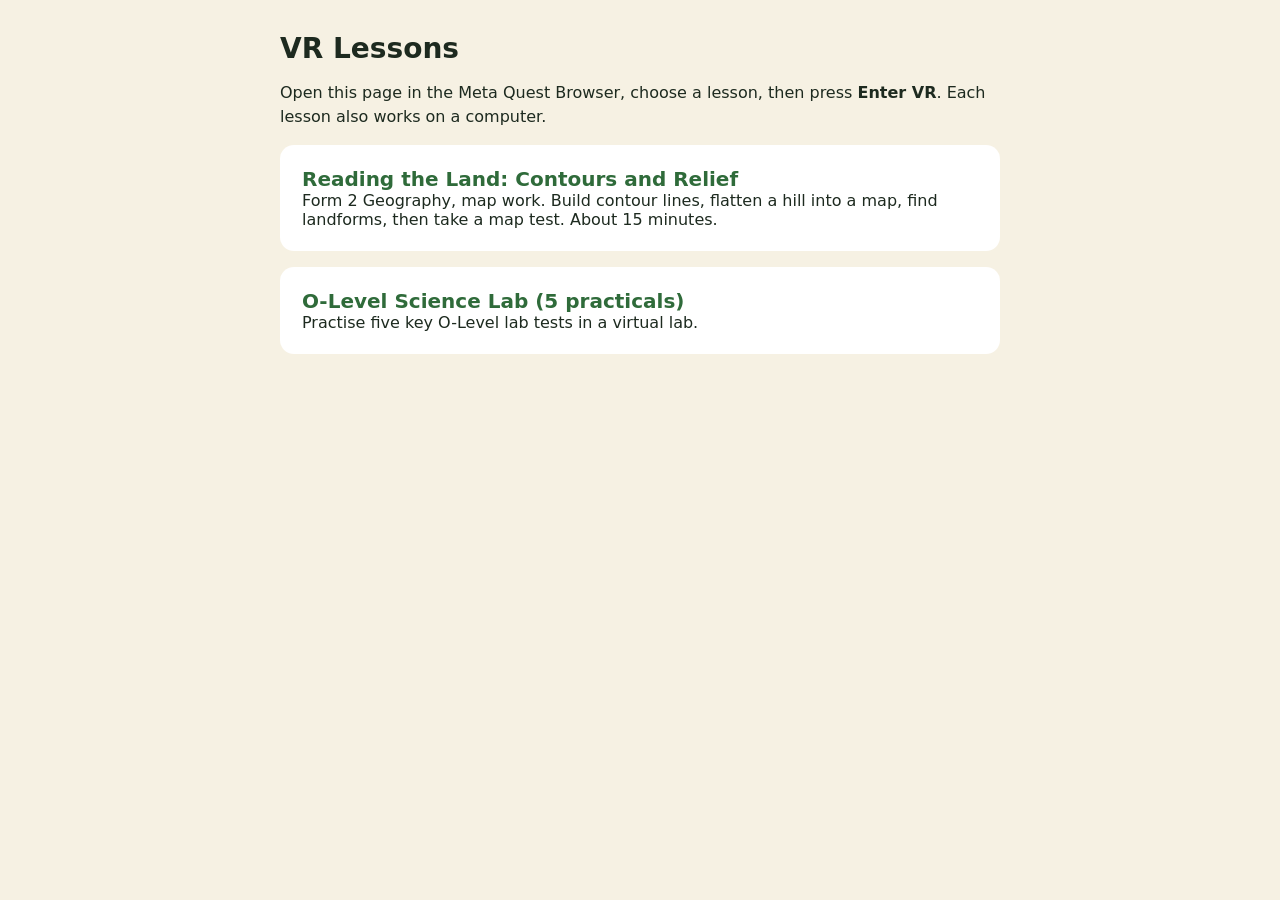
==== index.html @ 37a239b0 "Add Form 2 geography VR lesson: contours and relief Static WebXR lesson for the Meta Quest Browser i" ====
<!doctype html>
<html lang="en">
<head>
<meta charset="utf-8">
<meta name="viewport" content="width=device-width, initial-scale=1">
<title>VR Lessons</title>
<style>
  :root { --bg:#f6f1e3; --ink:#1d2a1f; --card:#ffffff; --accent:#2f6b3a; }
  @media (prefers-color-scheme: dark) { :root { --bg:#111a14; --ink:#eef2ea; --card:#1c2a20; --accent:#6fbf7c; } }
  body { margin:0; background:var(--bg); color:var(--ink); font-family:system-ui, sans-serif; }
  main { max-width:720px; margin:0 auto; padding:32px 16px; }
  h1 { font-size:28px; margin:0 0 8px; }
  p { line-height:1.5; }
  a.card { display:block; background:var(--card); color:inherit; text-decoration:none; border-radius:14px; padding:20px; margin:16px 0; border:2px solid transparent; }
  a.card:hover, a.card:focus { border-color:var(--accent); }
  a.card b { font-size:20px; color:var(--accent); }
</style>
</head>
<body>
<main>
  <h1>VR Lessons</h1>
  <p>Open this page in the Meta Quest Browser, choose a lesson, then press <b>Enter VR</b>. Each lesson also works on a computer.</p>
  <a class="card" href="./geography-contours/"><b>Reading the Land: Contours and Relief</b><br>Form 2 Geography, map work. Build contour lines, flatten a hill into a map, find landforms, then take a map test. About 15 minutes.</a>
  <a class="card" href="./science-lab/"><b>O-Level Science Lab (5 practicals)</b><br>Practise five key O-Level lab tests in a virtual lab.</a>
</main>
</body>
</html>
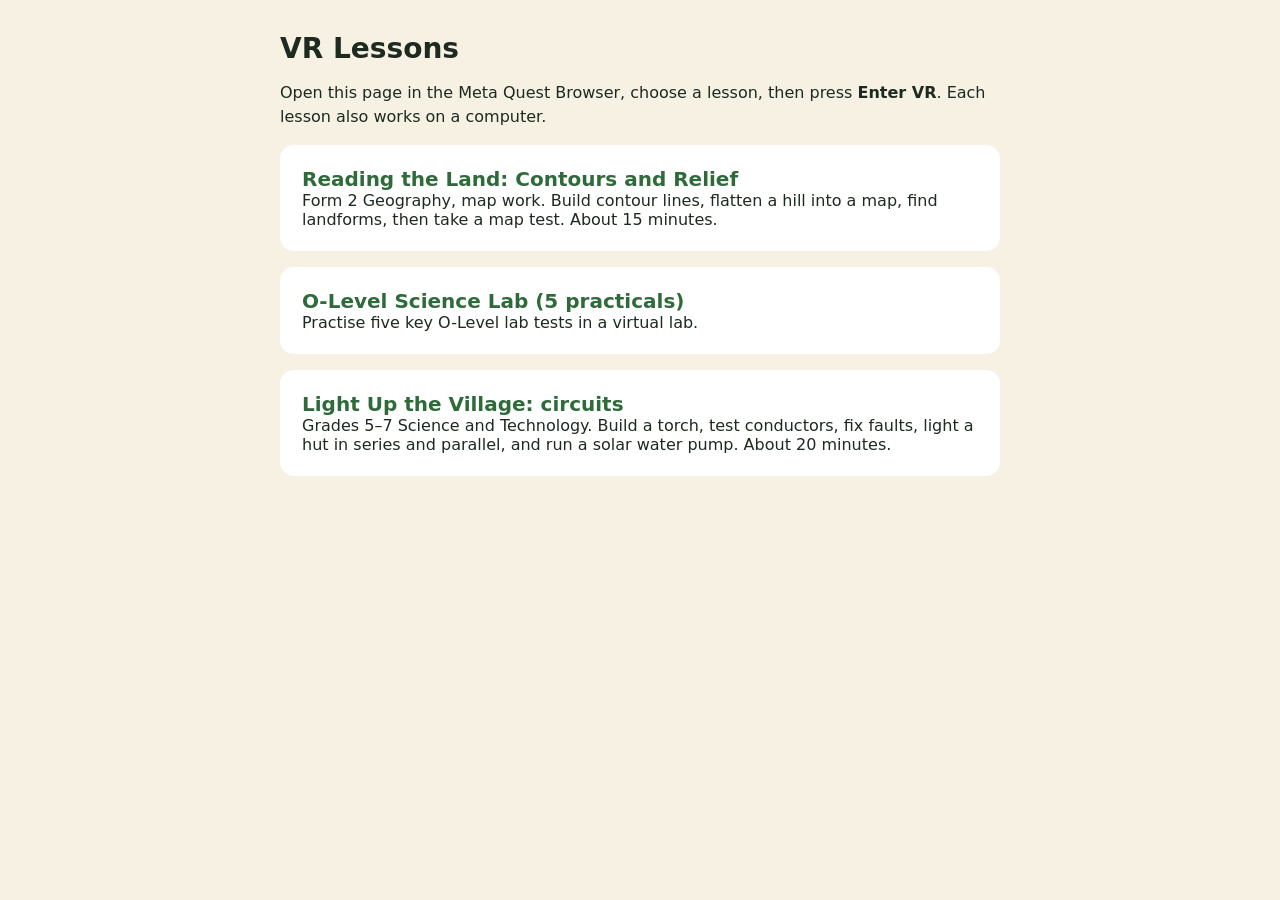
==== commit be39949d: "Add Grades 5-7 circuits game: Light Up the Village Five WebXR missions on one workbench for ZIMSEC p" ====
--- a/index.html
+++ b/index.html
@@ -22,6 +22,7 @@
   <p>Open this page in the Meta Quest Browser, choose a lesson, then press <b>Enter VR</b>. Each lesson also works on a computer.</p>
   <a class="card" href="./geography-contours/"><b>Reading the Land: Contours and Relief</b><br>Form 2 Geography, map work. Build contour lines, flatten a hill into a map, find landforms, then take a map test. About 15 minutes.</a>
   <a class="card" href="./science-lab/"><b>O-Level Science Lab (5 practicals)</b><br>Practise five key O-Level lab tests in a virtual lab.</a>
+  <a class="card" href="./primary-circuits/"><b>Light Up the Village: circuits</b><br>Grades 5–7 Science and Technology. Build a torch, test conductors, fix faults, light a hut in series and parallel, and run a solar water pump. About 20 minutes.</a>
 </main>
 </body>
 </html>
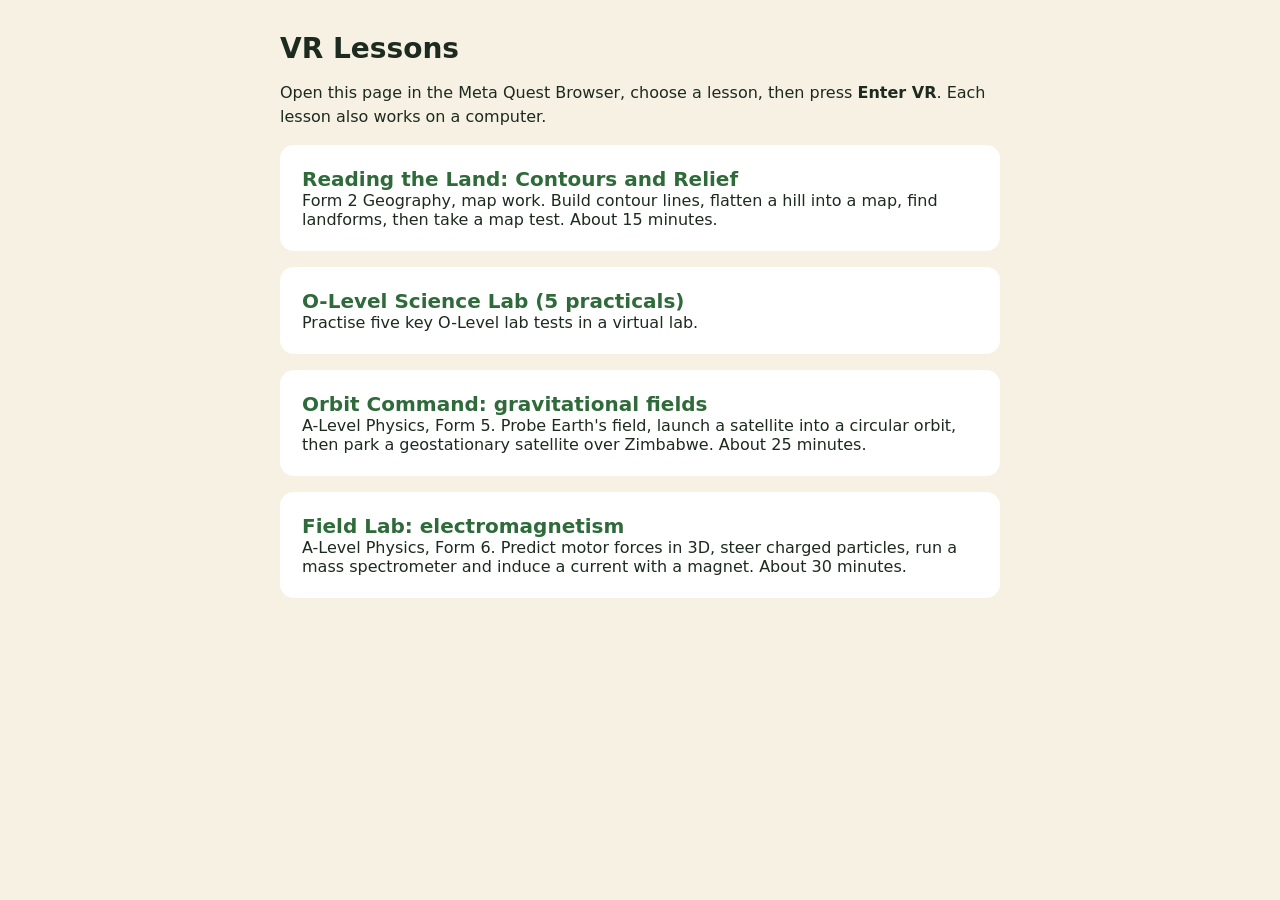
==== commit c220d162: "Add A-Level Physics VR games: Orbit Command (Form 5) and Field Lab (Form 6) Orbit Command: gravitati" ====
--- a/index.html
+++ b/index.html
@@ -22,7 +22,8 @@
   <p>Open this page in the Meta Quest Browser, choose a lesson, then press <b>Enter VR</b>. Each lesson also works on a computer.</p>
   <a class="card" href="./geography-contours/"><b>Reading the Land: Contours and Relief</b><br>Form 2 Geography, map work. Build contour lines, flatten a hill into a map, find landforms, then take a map test. About 15 minutes.</a>
   <a class="card" href="./science-lab/"><b>O-Level Science Lab (5 practicals)</b><br>Practise five key O-Level lab tests in a virtual lab.</a>
-  <a class="card" href="./primary-circuits/"><b>Light Up the Village: circuits</b><br>Grades 5–7 Science and Technology. Build a torch, test conductors, fix faults, light a hut in series and parallel, and run a solar water pump. About 20 minutes.</a>
+  <a class="card" href="./physics-orbits/"><b>Orbit Command: gravitational fields</b><br>A-Level Physics, Form 5. Probe Earth's field, launch a satellite into a circular orbit, then park a geostationary satellite over Zimbabwe. About 25 minutes.</a>
+  <a class="card" href="./physics-fields/"><b>Field Lab: electromagnetism</b><br>A-Level Physics, Form 6. Predict motor forces in 3D, steer charged particles, run a mass spectrometer and induce a current with a magnet. About 30 minutes.</a>
 </main>
 </body>
 </html>
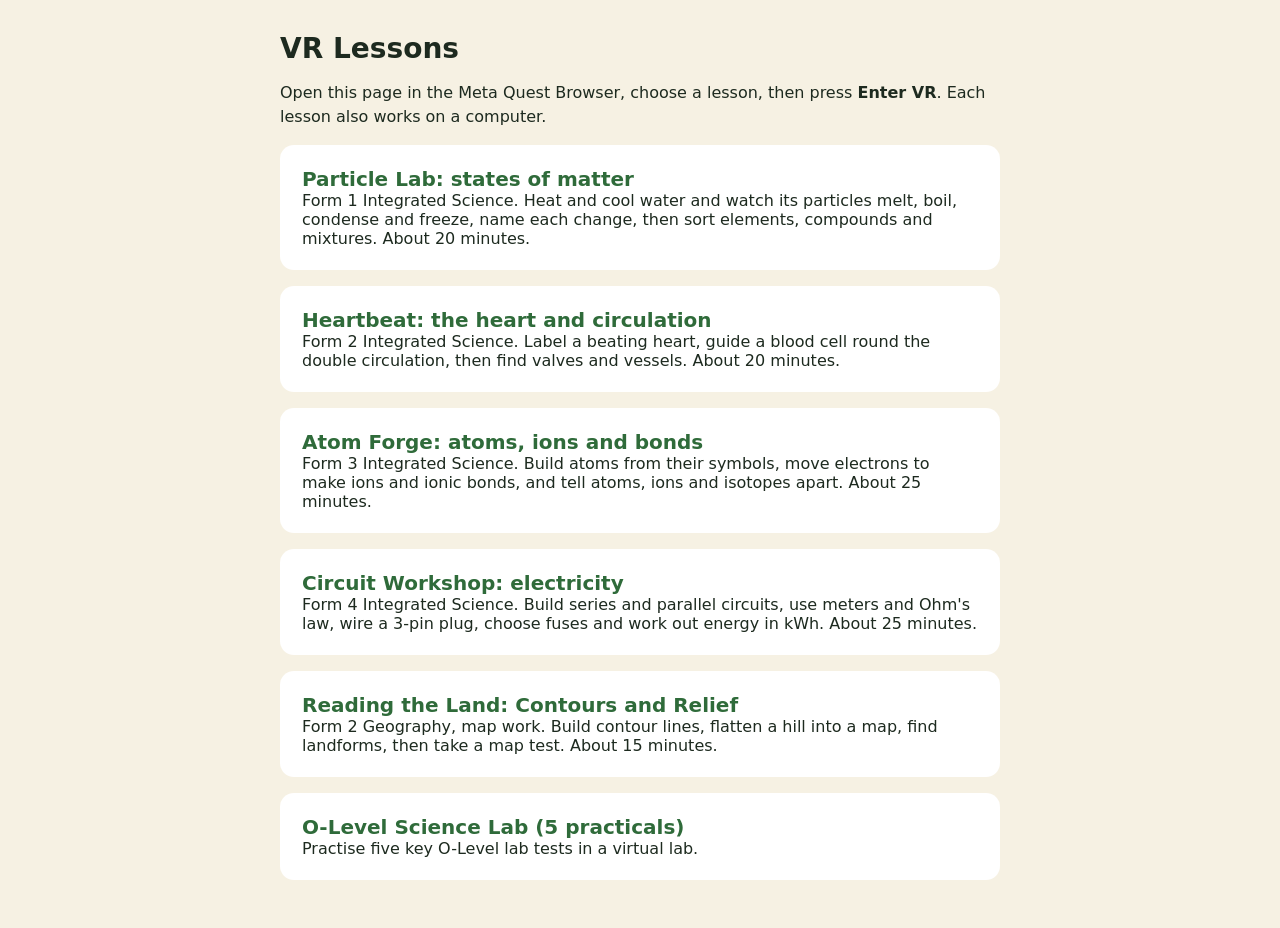
==== commit ba346eef: "Add Forms 1-4 Integrated Science VR games Four WebXR games (hands, controllers and desktop), one per" ====
--- a/index.html
+++ b/index.html
@@ -20,10 +20,12 @@
 <main>
   <h1>VR Lessons</h1>
   <p>Open this page in the Meta Quest Browser, choose a lesson, then press <b>Enter VR</b>. Each lesson also works on a computer.</p>
+  <a class="card" href="./form1-particles/"><b>Particle Lab: states of matter</b><br>Form 1 Integrated Science. Heat and cool water and watch its particles melt, boil, condense and freeze, name each change, then sort elements, compounds and mixtures. About 20 minutes.</a>
+  <a class="card" href="./form2-heart/"><b>Heartbeat: the heart and circulation</b><br>Form 2 Integrated Science. Label a beating heart, guide a blood cell round the double circulation, then find valves and vessels. About 20 minutes.</a>
+  <a class="card" href="./form3-atoms/"><b>Atom Forge: atoms, ions and bonds</b><br>Form 3 Integrated Science. Build atoms from their symbols, move electrons to make ions and ionic bonds, and tell atoms, ions and isotopes apart. About 25 minutes.</a>
+  <a class="card" href="./form4-circuits/"><b>Circuit Workshop: electricity</b><br>Form 4 Integrated Science. Build series and parallel circuits, use meters and Ohm's law, wire a 3-pin plug, choose fuses and work out energy in kWh. About 25 minutes.</a>
   <a class="card" href="./geography-contours/"><b>Reading the Land: Contours and Relief</b><br>Form 2 Geography, map work. Build contour lines, flatten a hill into a map, find landforms, then take a map test. About 15 minutes.</a>
   <a class="card" href="./science-lab/"><b>O-Level Science Lab (5 practicals)</b><br>Practise five key O-Level lab tests in a virtual lab.</a>
-  <a class="card" href="./physics-orbits/"><b>Orbit Command: gravitational fields</b><br>A-Level Physics, Form 5. Probe Earth's field, launch a satellite into a circular orbit, then park a geostationary satellite over Zimbabwe. About 25 minutes.</a>
-  <a class="card" href="./physics-fields/"><b>Field Lab: electromagnetism</b><br>A-Level Physics, Form 6. Predict motor forces in 3D, steer charged particles, run a mass spectrometer and induce a current with a magnet. About 30 minutes.</a>
 </main>
 </body>
 </html>
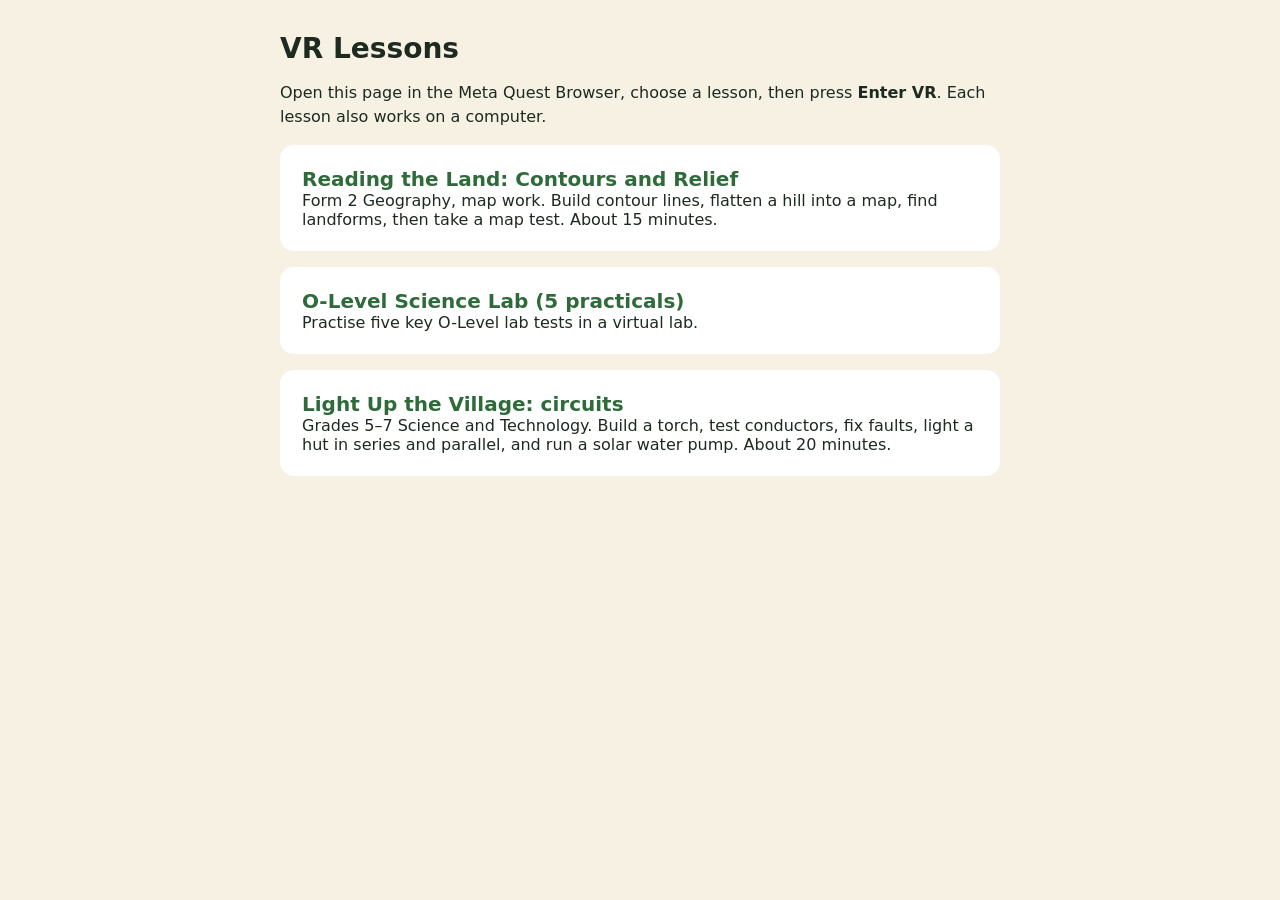
==== commit 15709761: "Merge PR #2: Grades 5–7 circuits game (Light Up the Village) Add Grades 5–7 circuits game: Light Up " ====
--- a/index.html
+++ b/index.html
@@ -20,12 +20,9 @@
 <main>
   <h1>VR Lessons</h1>
   <p>Open this page in the Meta Quest Browser, choose a lesson, then press <b>Enter VR</b>. Each lesson also works on a computer.</p>
-  <a class="card" href="./form1-particles/"><b>Particle Lab: states of matter</b><br>Form 1 Integrated Science. Heat and cool water and watch its particles melt, boil, condense and freeze, name each change, then sort elements, compounds and mixtures. About 20 minutes.</a>
-  <a class="card" href="./form2-heart/"><b>Heartbeat: the heart and circulation</b><br>Form 2 Integrated Science. Label a beating heart, guide a blood cell round the double circulation, then find valves and vessels. About 20 minutes.</a>
-  <a class="card" href="./form3-atoms/"><b>Atom Forge: atoms, ions and bonds</b><br>Form 3 Integrated Science. Build atoms from their symbols, move electrons to make ions and ionic bonds, and tell atoms, ions and isotopes apart. About 25 minutes.</a>
-  <a class="card" href="./form4-circuits/"><b>Circuit Workshop: electricity</b><br>Form 4 Integrated Science. Build series and parallel circuits, use meters and Ohm's law, wire a 3-pin plug, choose fuses and work out energy in kWh. About 25 minutes.</a>
   <a class="card" href="./geography-contours/"><b>Reading the Land: Contours and Relief</b><br>Form 2 Geography, map work. Build contour lines, flatten a hill into a map, find landforms, then take a map test. About 15 minutes.</a>
   <a class="card" href="./science-lab/"><b>O-Level Science Lab (5 practicals)</b><br>Practise five key O-Level lab tests in a virtual lab.</a>
+  <a class="card" href="./primary-circuits/"><b>Light Up the Village: circuits</b><br>Grades 5–7 Science and Technology. Build a torch, test conductors, fix faults, light a hut in series and parallel, and run a solar water pump. About 20 minutes.</a>
 </main>
 </body>
 </html>
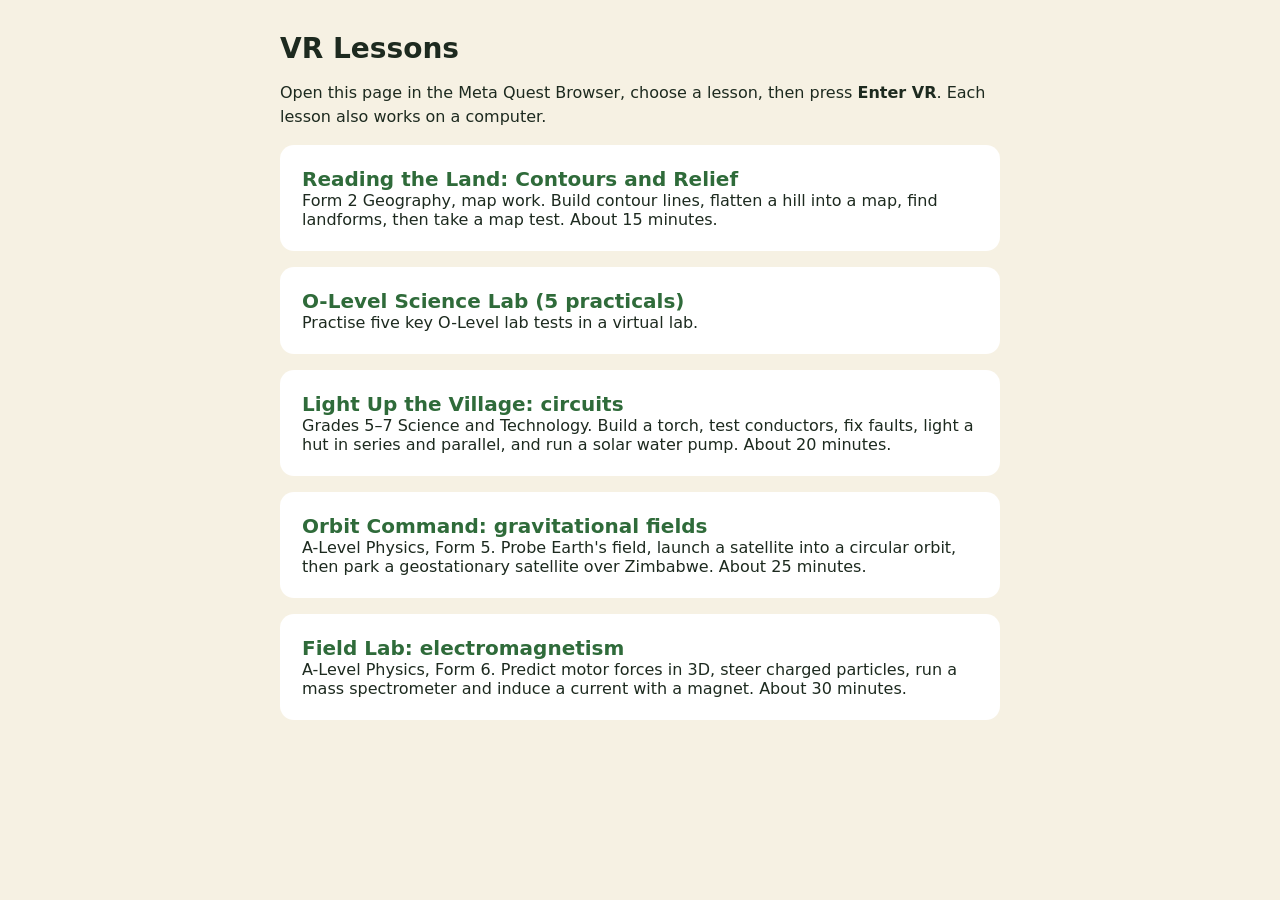
==== commit 0c06f2cf: "Merge main (primary-circuits card) into a-level-physics; keep all index cards Co-Authored-By: Claude" ====
--- a/index.html
+++ b/index.html
@@ -23,6 +23,8 @@
   <a class="card" href="./geography-contours/"><b>Reading the Land: Contours and Relief</b><br>Form 2 Geography, map work. Build contour lines, flatten a hill into a map, find landforms, then take a map test. About 15 minutes.</a>
   <a class="card" href="./science-lab/"><b>O-Level Science Lab (5 practicals)</b><br>Practise five key O-Level lab tests in a virtual lab.</a>
   <a class="card" href="./primary-circuits/"><b>Light Up the Village: circuits</b><br>Grades 5–7 Science and Technology. Build a torch, test conductors, fix faults, light a hut in series and parallel, and run a solar water pump. About 20 minutes.</a>
+  <a class="card" href="./physics-orbits/"><b>Orbit Command: gravitational fields</b><br>A-Level Physics, Form 5. Probe Earth's field, launch a satellite into a circular orbit, then park a geostationary satellite over Zimbabwe. About 25 minutes.</a>
+  <a class="card" href="./physics-fields/"><b>Field Lab: electromagnetism</b><br>A-Level Physics, Form 6. Predict motor forces in 3D, steer charged particles, run a mass spectrometer and induce a current with a magnet. About 30 minutes.</a>
 </main>
 </body>
 </html>
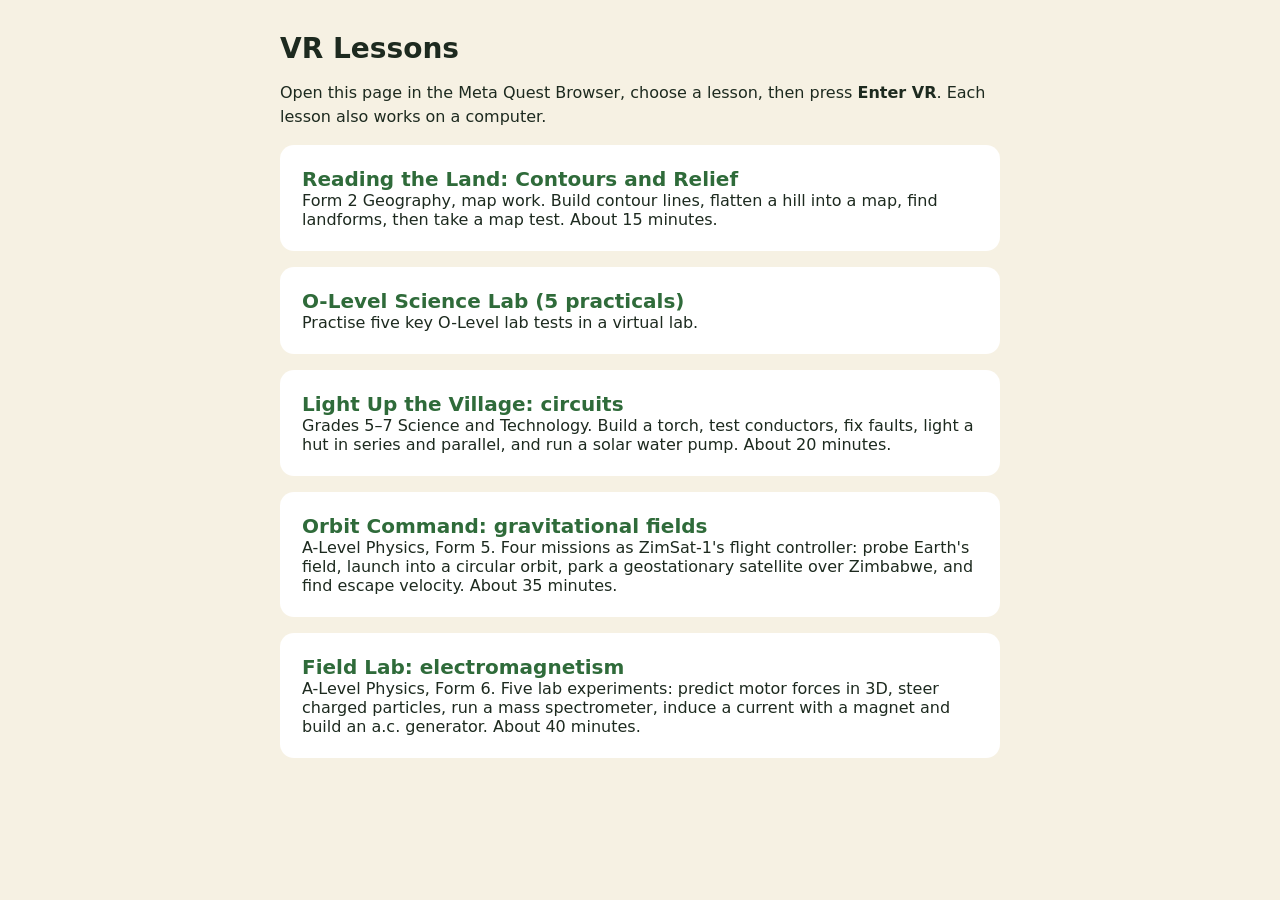
==== commit 456dbe5e: "Upgrade Orbit Command and Field Lab: new visuals, richer controls, new missions Orbit Command: NASA " ====
--- a/index.html
+++ b/index.html
@@ -23,8 +23,8 @@
   <a class="card" href="./geography-contours/"><b>Reading the Land: Contours and Relief</b><br>Form 2 Geography, map work. Build contour lines, flatten a hill into a map, find landforms, then take a map test. About 15 minutes.</a>
   <a class="card" href="./science-lab/"><b>O-Level Science Lab (5 practicals)</b><br>Practise five key O-Level lab tests in a virtual lab.</a>
   <a class="card" href="./primary-circuits/"><b>Light Up the Village: circuits</b><br>Grades 5–7 Science and Technology. Build a torch, test conductors, fix faults, light a hut in series and parallel, and run a solar water pump. About 20 minutes.</a>
-  <a class="card" href="./physics-orbits/"><b>Orbit Command: gravitational fields</b><br>A-Level Physics, Form 5. Probe Earth's field, launch a satellite into a circular orbit, then park a geostationary satellite over Zimbabwe. About 25 minutes.</a>
-  <a class="card" href="./physics-fields/"><b>Field Lab: electromagnetism</b><br>A-Level Physics, Form 6. Predict motor forces in 3D, steer charged particles, run a mass spectrometer and induce a current with a magnet. About 30 minutes.</a>
+  <a class="card" href="./physics-orbits/"><b>Orbit Command: gravitational fields</b><br>A-Level Physics, Form 5. Four missions as ZimSat-1's flight controller: probe Earth's field, launch into a circular orbit, park a geostationary satellite over Zimbabwe, and find escape velocity. About 35 minutes.</a>
+  <a class="card" href="./physics-fields/"><b>Field Lab: electromagnetism</b><br>A-Level Physics, Form 6. Five lab experiments: predict motor forces in 3D, steer charged particles, run a mass spectrometer, induce a current with a magnet and build an a.c. generator. About 40 minutes.</a>
 </main>
 </body>
 </html>
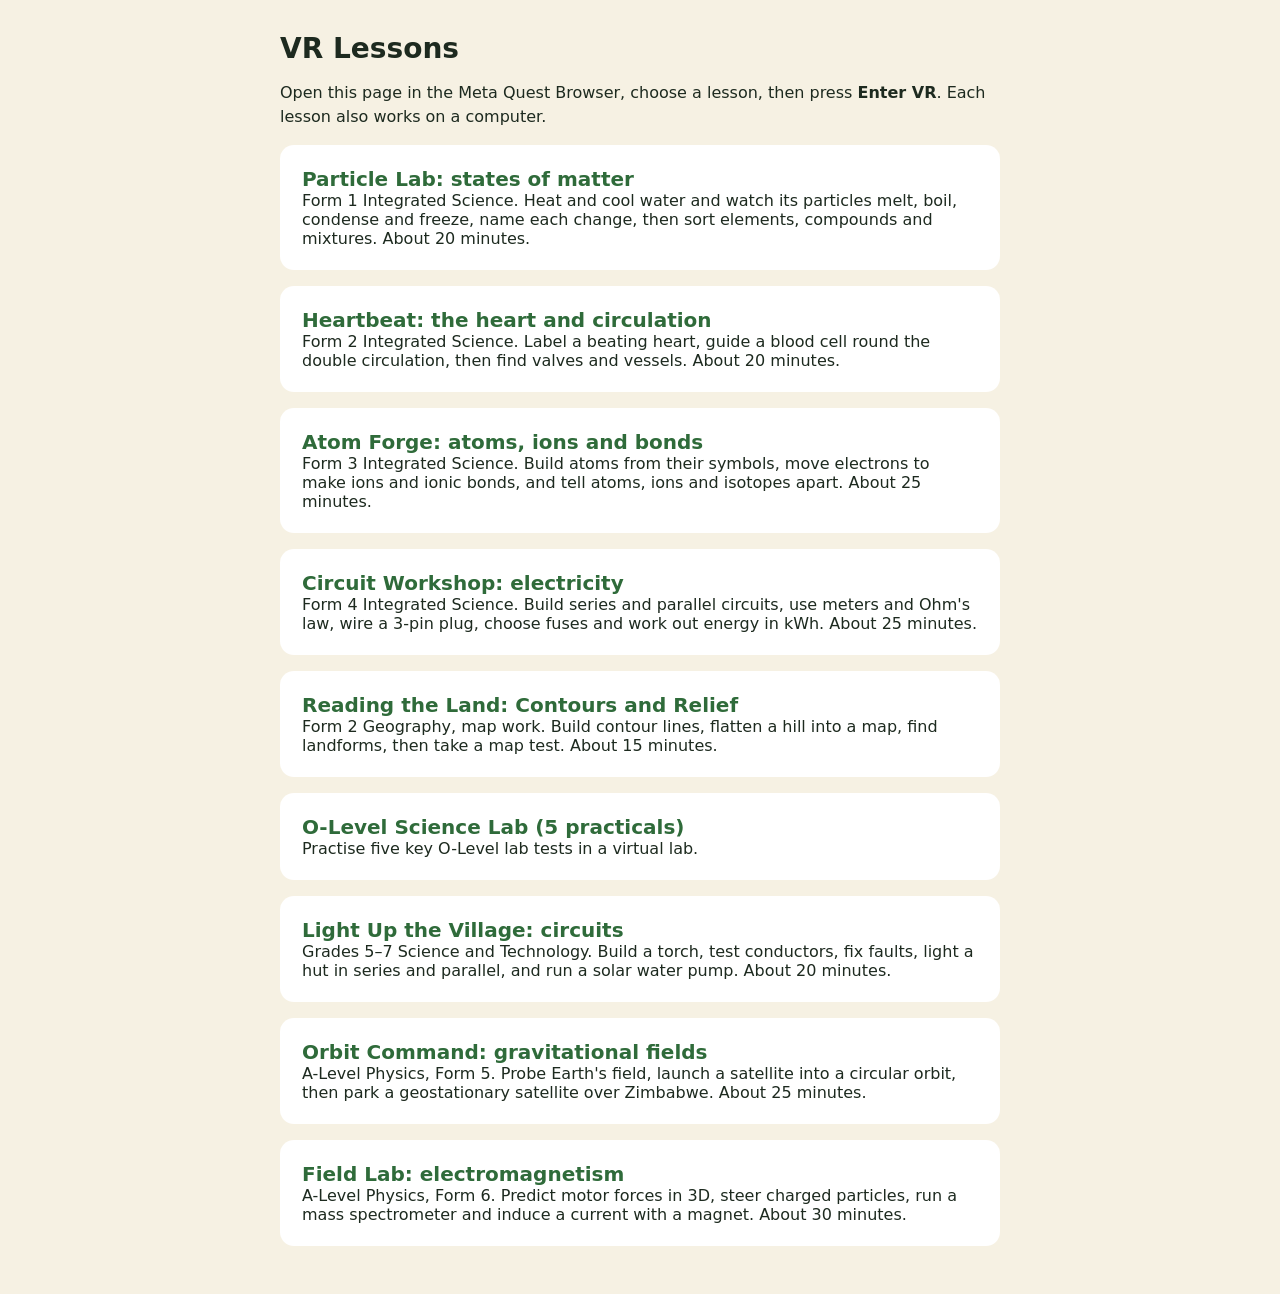
==== commit 9f6b3304: "Merge 91ed0dc3b401ade3e8a4a3b8433f3c2d521cf53e into be6ad524cdbba266448df61d1bb5f72c2701c2cb" ====
--- a/index.html
+++ b/index.html
@@ -20,11 +20,15 @@
 <main>
   <h1>VR Lessons</h1>
   <p>Open this page in the Meta Quest Browser, choose a lesson, then press <b>Enter VR</b>. Each lesson also works on a computer.</p>
+  <a class="card" href="./form1-particles/"><b>Particle Lab: states of matter</b><br>Form 1 Integrated Science. Heat and cool water and watch its particles melt, boil, condense and freeze, name each change, then sort elements, compounds and mixtures. About 20 minutes.</a>
+  <a class="card" href="./form2-heart/"><b>Heartbeat: the heart and circulation</b><br>Form 2 Integrated Science. Label a beating heart, guide a blood cell round the double circulation, then find valves and vessels. About 20 minutes.</a>
+  <a class="card" href="./form3-atoms/"><b>Atom Forge: atoms, ions and bonds</b><br>Form 3 Integrated Science. Build atoms from their symbols, move electrons to make ions and ionic bonds, and tell atoms, ions and isotopes apart. About 25 minutes.</a>
+  <a class="card" href="./form4-circuits/"><b>Circuit Workshop: electricity</b><br>Form 4 Integrated Science. Build series and parallel circuits, use meters and Ohm's law, wire a 3-pin plug, choose fuses and work out energy in kWh. About 25 minutes.</a>
   <a class="card" href="./geography-contours/"><b>Reading the Land: Contours and Relief</b><br>Form 2 Geography, map work. Build contour lines, flatten a hill into a map, find landforms, then take a map test. About 15 minutes.</a>
   <a class="card" href="./science-lab/"><b>O-Level Science Lab (5 practicals)</b><br>Practise five key O-Level lab tests in a virtual lab.</a>
   <a class="card" href="./primary-circuits/"><b>Light Up the Village: circuits</b><br>Grades 5–7 Science and Technology. Build a torch, test conductors, fix faults, light a hut in series and parallel, and run a solar water pump. About 20 minutes.</a>
-  <a class="card" href="./physics-orbits/"><b>Orbit Command: gravitational fields</b><br>A-Level Physics, Form 5. Four missions as ZimSat-1's flight controller: probe Earth's field, launch into a circular orbit, park a geostationary satellite over Zimbabwe, and find escape velocity. About 35 minutes.</a>
-  <a class="card" href="./physics-fields/"><b>Field Lab: electromagnetism</b><br>A-Level Physics, Form 6. Five lab experiments: predict motor forces in 3D, steer charged particles, run a mass spectrometer, induce a current with a magnet and build an a.c. generator. About 40 minutes.</a>
+  <a class="card" href="./physics-orbits/"><b>Orbit Command: gravitational fields</b><br>A-Level Physics, Form 5. Probe Earth's field, launch a satellite into a circular orbit, then park a geostationary satellite over Zimbabwe. About 25 minutes.</a>
+  <a class="card" href="./physics-fields/"><b>Field Lab: electromagnetism</b><br>A-Level Physics, Form 6. Predict motor forces in 3D, steer charged particles, run a mass spectrometer and induce a current with a magnet. About 30 minutes.</a>
 </main>
 </body>
 </html>
